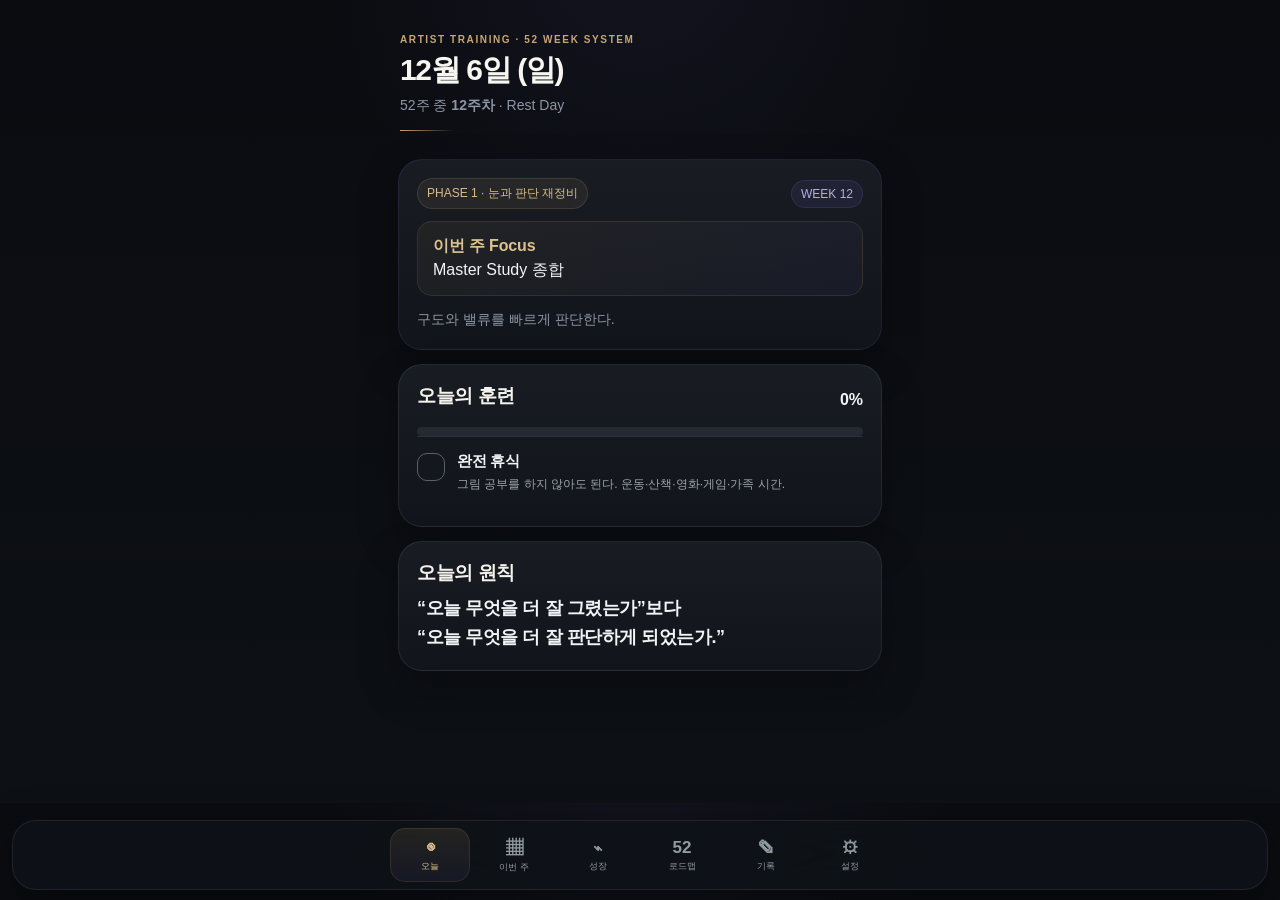
==== index.html @ a4db230a "Clean rebuild final Artist Training PWA" ====
<!doctype html>
<html lang="ko">
<head>
<meta charset="utf-8" />
<meta name="viewport" content="width=device-width,initial-scale=1,viewport-fit=cover,user-scalable=no" />
<meta name="theme-color" content="#0d0f12" />
<meta name="apple-mobile-web-app-capable" content="yes" />
<meta name="apple-mobile-web-app-status-bar-style" content="black-translucent" />
<meta name="apple-mobile-web-app-title" content="아티스트 훈련" />
<link rel="apple-touch-icon" sizes="180x180" href="./apple-touch-icon.png?v=20260908-final" />
<link rel="manifest" href="./manifest.webmanifest?v=20260908-final" />
<title>Artist Training · 52주 프로 아티스트 훈련</title>
<style>
:root{--bg:#0d0f12;--card:#171a1f;--card2:#20242b;--text:#f2f3f5;--muted:#9ba3ad;--accent:#d4a64a;--accent2:#7eb0ff;--ok:#70c58f;--danger:#e38181;--line:#2c323b}
*{box-sizing:border-box}body{margin:0;background:var(--bg);color:var(--text);font-family:-apple-system,BlinkMacSystemFont,"Apple SD Gothic Neo","Noto Sans KR",sans-serif;-webkit-tap-highlight-color:transparent}button,input,select{font:inherit}.app{max-width:760px;margin:0 auto;padding:calc(18px + env(safe-area-inset-top)) 16px calc(96px + env(safe-area-inset-bottom))}
.hero{padding:10px 2px 16px}.eyebrow{font-size:12px;color:var(--accent);font-weight:700;letter-spacing:.08em}.hero h1{font-size:28px;line-height:1.16;margin:7px 0 8px}.muted{color:var(--muted);font-size:14px;line-height:1.6}.row{display:flex;gap:10px;align-items:center}.between{justify-content:space-between}.card{background:var(--card);border:1px solid var(--line);border-radius:18px;padding:16px;margin:12px 0;box-shadow:0 8px 28px rgba(0,0,0,.15)}.card h2{font-size:18px;margin:0 0 8px}.card h3{font-size:15px;margin:0}.pill{display:inline-flex;align-items:center;padding:6px 9px;border-radius:999px;background:var(--card2);font-size:12px;color:#d9dee5}.pill.accent{background:rgba(212,166,74,.16);color:#f0cb79}.pill.blue{background:rgba(126,176,255,.15);color:#a9cbff}.progress{height:9px;background:#2a2f36;border-radius:99px;overflow:hidden;margin-top:10px}.progress>i{display:block;height:100%;background:linear-gradient(90deg,var(--accent),#f0cc83);width:0;border-radius:99px}.stats{display:grid;grid-template-columns:repeat(3,1fr);gap:8px;margin-top:12px}.stat{background:var(--card2);border-radius:14px;padding:12px}.stat b{display:block;font-size:18px}.stat span{font-size:11px;color:var(--muted)}
.task{display:flex;gap:12px;align-items:flex-start;padding:13px 0;border-top:1px solid var(--line)}.task:first-of-type{border-top:0}.check{width:26px;height:26px;border-radius:8px;border:1.5px solid #59616d;background:transparent;display:grid;place-items:center;color:#0d0f12;flex:0 0 auto;margin-top:1px}.task.done .check{background:var(--ok);border-color:var(--ok)}.task.done .check:after{content:"✓";font-weight:900}.task.done .task-title{text-decoration:line-through;color:#79818b}.task-title{font-weight:700;font-size:15px}.task-meta{font-size:12px;color:var(--muted);margin-top:4px;line-height:1.5}.section-note{font-size:12px;color:var(--muted);margin-top:6px}.focus{border-left:3px solid var(--accent);padding-left:12px;margin:12px 0}.focus b{display:block;margin-bottom:3px}.tabs{display:flex;position:fixed;bottom:0;left:0;right:0;z-index:10;background:rgba(13,15,18,.94);backdrop-filter:blur(18px);border-top:1px solid var(--line);padding:8px max(8px,env(safe-area-inset-right)) calc(8px + env(safe-area-inset-bottom)) max(8px,env(safe-area-inset-left));justify-content:center}.tabbar{width:min(760px,100%);display:grid;grid-template-columns:repeat(5,1fr);gap:4px}.tab{border:0;background:transparent;color:#929aa4;border-radius:12px;padding:8px 3px;font-size:10px}.tab b{display:block;font-size:17px;margin-bottom:2px}.tab.active{color:var(--accent);background:rgba(212,166,74,.08)}.view{display:none}.view.active{display:block}.week-grid{display:grid;grid-template-columns:repeat(4,1fr);gap:8px}.week-btn{border:1px solid var(--line);background:var(--card2);color:var(--text);padding:12px 5px;border-radius:12px;font-size:12px}.week-btn.current{border-color:var(--accent);color:#f0cb79}.week-btn.done{box-shadow:inset 0 -3px 0 var(--ok)}.phase{margin:14px 0 6px;padding:13px;border-radius:14px;background:var(--card2)}.phase b{font-size:14px}.phase p{margin:5px 0 0;font-size:12px;color:var(--muted);line-height:1.5}.dayline{padding:12px 0;border-top:1px solid var(--line)}.dayline:first-child{border-top:0}.dayline strong{font-size:14px}.dayline small{display:block;color:var(--muted);margin-top:3px}.review textarea{width:100%;min-height:82px;background:#101216;color:var(--text);border:1px solid var(--line);border-radius:12px;padding:11px;resize:vertical;margin:5px 0 10px}.settings label{display:block;font-size:13px;color:var(--muted);margin:13px 0 6px}.settings input,.settings select{width:100%;background:#111419;color:var(--text);border:1px solid var(--line);border-radius:12px;padding:12px}.btn{border:0;border-radius:12px;padding:11px 13px;background:var(--accent);color:#16130d;font-weight:800}.btn.ghost{background:var(--card2);color:var(--text);border:1px solid var(--line)}.quote{font-size:17px;line-height:1.55;font-weight:700}.tiny{font-size:11px;color:var(--muted)}
@media(max-width:390px){.hero h1{font-size:25px}.stats{grid-template-columns:1fr 1fr 1fr}.stat{padding:10px 8px}.week-grid{grid-template-columns:repeat(4,1fr)}}
.settings{min-width:0;overflow:hidden}
.settings input,.settings select{display:block;width:100%;max-width:100%;min-width:0;box-sizing:border-box}
.settings input[type="date"]{display:block;width:100%;inline-size:100%;max-width:100%;max-inline-size:100%;min-width:0;min-inline-size:0;box-sizing:border-box;overflow:hidden;-webkit-appearance:none;appearance:none;font-size:16px;padding-right:12px}
.settings input[type="date"]::-webkit-date-and-time-value{min-width:0;text-align:left}
.settings input[type="date"]::-webkit-calendar-picker-indicator{margin-left:auto}
</style>
<link rel="stylesheet" href="./progress-addon.css?v=20260908-final" />
</head>
<body>
<div class="app">
<section id="today" class="view active"></section>
<section id="week" class="view"></section>
<section id="roadmap" class="view"></section>
<section id="review" class="view"></section>
<section id="settings" class="view"></section>
</div>
<nav class="tabs"><div class="tabbar">
<button class="tab active" data-view="today"><b>◉</b>오늘</button>
<button class="tab" data-view="week"><b>▦</b>이번 주</button>
<button class="tab" data-view="roadmap"><b>52</b>로드맵</button>
<button class="tab" data-view="review"><b>✎</b>기록</button>
<button class="tab" data-view="settings"><b>⚙</b>설정</button>
</div></nav>
<script>
const STORAGE='proArtist52_v2';
const defaults={startDate:'2026-09-14', longFridayOnOdd:true, checks:{}, notes:{}, targetName:'Black Naraka / Key Art'};
let data=Object.assign({},defaults,JSON.parse(localStorage.getItem(STORAGE)||'{}'));
function save(){localStorage.setItem(STORAGE,JSON.stringify(data))}
const phases=[
 {from:1,to:13,title:'PHASE 1 · 눈과 판단 재정비',desc:'Composition · Value · Edge · Light. 잘 그리는 것보다 큰 덩어리와 시선 설계.',goal:'구도와 밸류를 빠르게 판단한다.'},
 {from:14,to:26,title:'PHASE 2 · 장면 설계',desc:'Story · Camera · Staging · Environment · Character interaction.',goal:'한 장 안에서 이야기와 카메라를 설계한다.'},
 {from:27,to:39,title:'PHASE 3 · 프로덕션 렌더',desc:'Lighting · Color · Material · Painterly Rendering · Detail hierarchy.',goal:'디자인을 유지하며 완성도를 올린다.'},
 {from:40,to:52,title:'PHASE 4 · Key Art / Portfolio 통합',desc:'썸네일 → 밸류 → 컬러 → 렌더 → 피드백 → 완성작. 포트폴리오 3–5장 목표.',goal:'세계적 수준을 겨냥한 완성작으로 통합한다.'}
];
const weeklyFocus=[
'3 Value Notan · 큰 명암 3단계','Focal Point · 대비 집중','실루엣 가독성','Hard / Soft Edge','Light 방향과 Form Shadow','Foreground / Midground / Background','Scale과 깊이','삼각형·S·대각 구도','Negative Space','카메라 높이 변화','Wide / Medium / Close Shot','Master Study 종합','PHASE 1 테스트 · 동일 주제 12 썸네일',
'Story Moment 선택','캐릭터 관계와 거리','Staging · 시선 방향','Low Angle / High Angle','Foreground Framing','환경으로 서사 전달','동작과 정지의 대비','빛으로 이야기 강조','인물+환경 비율','전경 오브젝트 연출','Atmospheric Perspective','시퀀스 3컷 설계','Boss Arena / Encounter · PHASE 2 테스트',
'Warm / Cool 구조','Local Color vs Light Color','Material 구분','Skin / Cloth / Metal','Fog / Smoke / Dust','Night Lighting','3-point Lighting 응용','디테일 위계','Brush Economy','Painterly Edge','Color Script 5안','Master Painting Study','PHASE 3 렌더 테스트',
'Key Art 01 썸네일','Key Art 01 밸류','Key Art 01 컬러·라이팅','Key Art 01 완성·리뷰','Key Art 02 썸네일','Key Art 02 밸류','Key Art 02 컬러·라이팅','Key Art 02 완성·리뷰','Key Art 03 썸네일','Key Art 03 밸류','Key Art 03 컬러·라이팅','Key Art 03 완성·리뷰','포트폴리오 선별·재수정'
];
const dayNames=['일','월','화','수','목','금','토'];
function parseDate(s){const [y,m,d]=s.split('-').map(Number);return new Date(y,m-1,d,12)}
function currentWeek(date=new Date()){const start=parseDate(data.startDate);const diff=Math.floor((new Date(date.getFullYear(),date.getMonth(),date.getDate(),12)-start)/86400000);return Math.max(1,Math.min(52,Math.floor(diff/7)+1))}
function phaseFor(w){return phases.find(p=>w>=p.from&&w<=p.to)||phases[3]}
function isLongFriday(w){return data.longFridayOnOdd ? w%2===1 : w%2===0}
function dayType(day,w){if(day===0)return 'rest';if(day===1||day===3)return 'long';if(day===2||day===4)return 'short';if(day===5)return isLongFriday(w)?'long':'short';if(day===6)return 'portfolio'}
function taskSet(type,w){const focus=weeklyFocus[w-1];const base={
 long:[['아침 맨몸운동 + 샤워/식사','40–60분 · 몸을 깨운 뒤 작업 시작'],['크로키 / Gesture','30분 · 동세와 큰 흐름, 완성 금지'],['Composition Thumbnail','30분 · 5분 × 6안, Story → Camera → Value'],[w<=13?'Value / Notan Study':'주차 핵심 Skill Study','30분 · '+focus],['작품 분석','30분 · Story / Composition / Value / Focal / Edge'],['Deep Work · 실제 작품','3시간 전후 · '+data.targetName+' · 연습이 아니라 작품 진행'],['10분 Art Review','KEEP / PROBLEM / NEXT 기록']],
 short:[['아침 맨몸운동 + 샤워/식사','40–60분'],['크로키 / Gesture','20–30분'],['Composition Thumbnail','30분 · 5분 × 6안'],['Master Study / Skill Study','45–60분 · '+focus],['짧은 이론 / 리뷰','15–20분 · 오늘 한 가지 판단 기준만 정리']],
 portfolio:[['Portfolio Deep Work','3시간 · '+data.targetName+' · 크로키/강의 없이 작품만'],['주간 Art Review','20–30분 · KEEP / PROBLEM / NEXT'],['다음 주 한 가지 목표 설정','10분 · 욕심내지 말고 가장 큰 약점 1개']],
 rest:[['완전 휴식','그림 공부를 하지 않아도 된다. 운동·산책·영화·게임·가족 시간.']]
 };return base[type]}
function checkKey(date,idx){return date.toISOString().slice(0,10)+'_'+idx}
function completionForDate(date){const w=currentWeek(date),tasks=taskSet(dayType(date.getDay(),w),w);let n=0;tasks.forEach((_,i)=>{if(data.checks[checkKey(date,i)])n++});return {n,total:tasks.length,pct:Math.round(n/tasks.length*100)}}
function weekDates(w){const s=parseDate(data.startDate);return Array.from({length:7},(_,i)=>new Date(s.getTime()+((w-1)*7+i)*86400000))}
function weekCompletion(w){let done=0,total=0;weekDates(w).forEach(d=>{const c=completionForDate(d);done+=c.n;total+=c.total});return Math.round(done/total*100)}
function overallCompletion(){let done=0,total=0;for(let w=1;w<=52;w++)weekDates(w).forEach(d=>{const c=completionForDate(d);done+=c.n;total+=c.total});return Math.round(done/total*100)}
function fmt(d){return `${d.getMonth()+1}월 ${d.getDate()}일 (${dayNames[d.getDay()]})`}
function renderToday(){const el=document.querySelector('#today'),now=new Date(),w=currentWeek(now),phase=phaseFor(w),type=dayType(now.getDay(),w),tasks=taskSet(type,w),comp=completionForDate(now);const typeName={long:'Long Training Day',short:'Short Skill Day',portfolio:'Portfolio Day',rest:'Rest Day'}[type];el.innerHTML=`<div class="hero"><div class="eyebrow">ARTIST TRAINING · 52 WEEK SYSTEM</div><h1>${fmt(now)}</h1><div class="muted">52주 중 <b>${w}주차</b> · ${typeName}</div></div><div class="card"><div class="row between"><span class="pill accent">${phase.title}</span><span class="pill blue">WEEK ${w}</span></div><div class="focus"><b>이번 주 Focus</b><span>${weeklyFocus[w-1]}</span></div><div class="muted">${phase.goal}</div></div><div class="card"><div class="row between"><h2>오늘의 훈련</h2><b>${comp.pct}%</b></div><div class="progress"><i style="width:${comp.pct}%"></i></div>${tasks.map((t,i)=>`<div class="task ${data.checks[checkKey(now,i)]?'done':''}" data-i="${i}"><button class="check" aria-label="완료 체크"></button><div><div class="task-title">${t[0]}</div><div class="task-meta">${t[1]}</div></div></div>`).join('')}</div><div class="card"><h2>오늘의 원칙</h2><div class="quote">“오늘 무엇을 더 잘 그렸는가”보다<br>“오늘 무엇을 더 잘 판단하게 되었는가.”</div></div>`;el.querySelectorAll('.task').forEach(x=>x.onclick=()=>{const k=checkKey(now,+x.dataset.i);data.checks[k]=!data.checks[k];save();renderAll()})}
function renderWeek(){const el=document.querySelector('#week'),w=currentWeek(),dates=weekDates(w);el.innerHTML=`<div class="hero"><div class="eyebrow">WEEKLY PLAN</div><h1>${w}주차 · ${weeklyFocus[w-1]}</h1><div class="muted">금요일은 ${isLongFriday(w)?'Long Training':'Short Skill'} 주간</div></div><div class="card"><div class="row between"><h2>이번 주 진행률</h2><b>${weekCompletion(w)}%</b></div><div class="progress"><i style="width:${weekCompletion(w)}%"></i></div>${dates.map(d=>{const t=dayType(d.getDay(),w),c=completionForDate(d);return `<div class="dayline"><div class="row between"><strong>${fmt(d)}</strong><span class="pill">${c.pct}%</span></div><small>${{long:'Long · 훈련 + Deep Work',short:'Short · Skill 중심',portfolio:'Portfolio · 작품만',rest:'Rest · 완전 휴식'}[t]}</small></div>`}).join('')}</div><div class="card"><h2>주차 과제</h2><div class="focus"><b>${weeklyFocus[w-1]}</b><span class="muted">${phaseFor(w).desc}</span></div></div>`}
function renderRoadmap(){const el=document.querySelector('#roadmap'),w=currentWeek();el.innerHTML=`<div class="hero"><div class="eyebrow">52 WEEK ROADMAP</div><h1>1년 성장 지도</h1><div class="muted">현재 ${w}주차 · 전체 체크 진행 ${overallCompletion()}%</div></div>${phases.map(p=>`<div class="phase"><b>${p.title}</b><p>${p.from}–${p.to}주 · ${p.desc}</p></div>`).join('')}<div class="card"><div class="week-grid">${Array.from({length:52},(_,i)=>i+1).map(n=>`<button class="week-btn ${n===w?'current':''} ${weekCompletion(n)>=80?'done':''}" data-w="${n}">${n}주<br><span class="tiny">${weekCompletion(n)}%</span></button>`).join('')}</div></div><div id="weekDetail"></div>`;el.querySelectorAll('.week-btn').forEach(b=>b.onclick=()=>renderWeekDetail(+b.dataset.w));renderWeekDetail(w)}
function renderWeekDetail(w){const p=phaseFor(w);document.querySelector('#weekDetail').innerHTML=`<div class="card"><div class="row between"><h2>${w}주차 상세</h2><span class="pill accent">${weeklyFocus[w-1]}</span></div><div class="muted">${p.goal}</div><div class="focus"><b>월·수${isLongFriday(w)?'·금':''}</b><span>크로키 → 구도 → Skill → 분석 → 실제 작품 Deep Work</span></div><div class="focus"><b>화·목${!isLongFriday(w)?'·금':''}</b><span>짧은 Skill Day. 크로키 → 구도 → Master/Skill Study → 리뷰</span></div><div class="focus"><b>토</b><span>Portfolio Deep Work 3시간 + 주간 리뷰</span></div><div class="focus"><b>일</b><span>완전 휴식</span></div></div>`}
function renderReview(){const el=document.querySelector('#review'),w=currentWeek();const n=data.notes[w]||{keep:'',problem:'',next:''};el.innerHTML=`<div class="hero"><div class="eyebrow">ART REVIEW</div><h1>${w}주차 기록</h1><div class="muted">반복되는 약점을 발견하는 것이 목적이다.</div></div><div class="card review"><h2>KEEP</h2><div class="muted">이번 주 계속 유지할 좋은 판단</div><textarea id="keep">${n.keep||''}</textarea><h2>PROBLEM</h2><div class="muted">가장 큰 문제 하나</div><textarea id="problem">${n.problem||''}</textarea><h2>NEXT</h2><div class="muted">다음 주 가장 먼저 고칠 것 하나</div><textarea id="next">${n.next||''}</textarea><button class="btn" id="saveReview">기록 저장</button></div>`;el.querySelector('#saveReview').onclick=()=>{data.notes[w]={keep:el.querySelector('#keep').value,problem:el.querySelector('#problem').value,next:el.querySelector('#next').value};save();alert('저장했어.')}}
function renderSettings(){const el=document.querySelector('#settings');el.innerHTML=`<div class="hero"><div class="eyebrow">SETTINGS</div><h1>훈련 설정</h1><div class="muted">시작일과 금요일 교대 패턴을 바꿀 수 있다.</div></div><div class="card settings"><label>52주 시작일</label><input id="startDate" type="date" value="${data.startDate}"><label>1주차 금요일</label><select id="friday"><option value="odd" ${data.longFridayOnOdd?'selected':''}>Long Training Day</option><option value="even" ${!data.longFridayOnOdd?'selected':''}>Short Skill Day</option></select><label>실제 작품 / 프로젝트 이름</label><input id="target" value="${data.targetName}"><div style="height:14px"></div><button class="btn" id="saveSet">설정 저장</button> <button class="btn ghost" id="backup">기록 백업</button></div><div class="card"><h2>근무 기준</h2><div class="muted">월·수 17:00–23:00 → Long Day<br>화·목 13:00–21:00 → Short Day<br>금요일 → 격주 자동 전환<br>토 → Portfolio Day<br>일 → Rest Day</div></div><div class="card"><h2>주의</h2><div class="muted">밤 11시 이후 추가 그림 공부를 넣지 않는다. 운동과 회복을 줄여 작업시간을 억지로 늘리지 않는다.</div></div>`;el.querySelector('#saveSet').onclick=()=>{data.startDate=el.querySelector('#startDate').value;data.longFridayOnOdd=el.querySelector('#friday').value==='odd';data.targetName=el.querySelector('#target').value.trim()||defaults.targetName;save();renderAll();alert('설정을 저장했어.')};el.querySelector('#backup').onclick=()=>{const blob=new Blob([JSON.stringify(data,null,2)],{type:'application/json'}),a=document.createElement('a');a.href=URL.createObjectURL(blob);a.download='artist-training-backup.json';a.click();setTimeout(()=>URL.revokeObjectURL(a.href),1000)}}
function renderAll(){renderToday();renderWeek();renderRoadmap();renderReview();renderSettings()}
document.querySelectorAll('.tab').forEach(t=>t.onclick=()=>{document.querySelectorAll('.tab').forEach(x=>x.classList.remove('active'));document.querySelectorAll('.view').forEach(x=>x.classList.remove('active'));t.classList.add('active');document.querySelector('#'+t.dataset.view).classList.add('active');window.scrollTo(0,0)});
if('serviceWorker' in navigator)window.addEventListener('load',()=>navigator.serviceWorker.register('./sw.js').catch(()=>{}));
renderAll();
</script>
<script src="./progress-addon.js?v=20260908-final"></script>
</body></html>
---- progress-addon.css ----
:root{--pg-violet:#8170dc;--pg-violet2:#6659b9;--pg-blue:#7f9bbd;--pg-pink:#b990b3;--pg-green:#7ea38b;--pg-gold:#c9a66b;--pg-gold-soft:#8b744f;--pg-bg:#0a0c10;--pg-card:#14171d;--pg-card2:#1b1f26;--pg-line:rgba(255,255,255,.075);--pg-muted:#8d96a4;--pg-text:#f5f4f0}
html,body{background:radial-gradient(circle at 50% -8%,rgba(129,112,220,.08),transparent 30%),linear-gradient(180deg,#0a0c10 0%,#0d1015 100%)!important}.app{max-width:520px!important;padding-left:18px!important;padding-right:18px!important;padding-bottom:calc(118px + env(safe-area-inset-bottom))!important}.hero{padding:16px 2px 14px!important;position:relative}.hero:after{content:"";display:block;width:54px;height:1px;margin-top:14px;background:linear-gradient(90deg,var(--pg-gold),transparent)}.eyebrow{font-size:10px!important;letter-spacing:.16em!important;color:var(--pg-gold)!important;font-weight:700!important}.hero h1{font-size:30px!important;letter-spacing:-.045em!important;margin:8px 0 6px!important;color:#f7f5ef!important}.muted{color:var(--pg-muted)!important}.card{background:linear-gradient(180deg,rgba(25,29,36,.97),rgba(18,21,27,.97))!important;border:1px solid var(--pg-line)!important;border-radius:24px!important;padding:18px!important;box-shadow:0 18px 42px rgba(0,0,0,.26)!important;margin:14px 0!important}.card h2{font-size:19px!important;letter-spacing:-.02em!important;color:#f4f2ec!important}.pill{border:1px solid rgba(255,255,255,.05)!important;backdrop-filter:blur(8px)}.pill.accent{background:rgba(201,166,107,.09)!important;color:#d8bd8a!important;border-color:rgba(201,166,107,.16)!important}.pill.blue{background:rgba(129,112,220,.10)!important;color:#b7addf!important;border-color:rgba(129,112,220,.16)!important}.progress{height:9px!important;background:#252a32!important}.progress>i{background:linear-gradient(90deg,var(--pg-gold),var(--pg-violet))!important}.task{padding:15px 0!important}.check{width:28px!important;height:28px!important;border-radius:10px!important}.task.done .check{background:var(--pg-gold)!important;border-color:var(--pg-gold)!important}.task-title{font-size:15px!important;letter-spacing:-.015em}.task-meta{font-size:12px!important;line-height:1.55!important}.focus{border-left:0!important;padding:14px 15px!important;border-radius:15px!important;background:linear-gradient(135deg,rgba(201,166,107,.065),rgba(129,112,220,.055))!important;border:1px solid rgba(201,166,107,.13)!important}.focus b{color:#ddc18f!important;letter-spacing:-.01em}.phase{border-radius:18px!important;background:var(--pg-card2)!important;border:1px solid var(--pg-line)!important}.phase b{color:#d7bd8e!important}.week-btn{border-radius:14px!important;padding:13px 5px!important;background:#1a1e25!important}.week-btn.current{background:linear-gradient(180deg,rgba(201,166,107,.12),rgba(129,112,220,.08))!important;border-color:rgba(201,166,107,.45)!important;color:#e2c796!important}.btn{border-radius:14px!important;background:linear-gradient(135deg,#b7935a,#8d7449)!important;color:#111!important;box-shadow:0 8px 20px rgba(201,166,107,.15)}.btn.ghost{background:#1d222b!important;color:#eee!important;box-shadow:none!important}.settings input,.settings select,.review textarea{border-radius:14px!important;background:#10141a!important;border-color:var(--pg-line)!important}.quote{font-size:18px!important;line-height:1.6!important;letter-spacing:-.025em}
.tabs{left:12px!important;right:12px!important;bottom:10px!important;border:1px solid rgba(255,255,255,.08)!important;border-radius:24px!important;background:rgba(15,18,23,.92)!important;backdrop-filter:blur(26px) saturate(135%)!important;box-shadow:0 18px 50px rgba(0,0,0,.44)!important;padding:7px 6px calc(7px + env(safe-area-inset-bottom))!important}.tabbar{grid-template-columns:repeat(6,1fr)!important;max-width:500px}.tab{font-size:9px!important;padding:8px 1px!important;border-radius:15px!important}.tab b{font-size:17px!important}.tab.active{background:linear-gradient(180deg,rgba(201,166,107,.12),rgba(129,112,220,.07))!important;color:#d8bd8a!important;box-shadow:inset 0 0 0 1px rgba(201,166,107,.13)}
.progress-hero{position:relative;overflow:hidden;background:linear-gradient(145deg,#1a1d24 0%,#13161c 68%,#0f1217 100%);border:1px solid rgba(255,255,255,.075);border-radius:26px;padding:20px;margin:6px 0 16px;box-shadow:0 18px 45px rgba(0,0,0,.30)}.progress-hero:before{content:"";position:absolute;width:220px;height:220px;border-radius:50%;right:-100px;top:-130px;background:radial-gradient(circle,rgba(129,112,220,.20),rgba(129,112,220,0) 72%);pointer-events:none}.progress-hero:after{content:"ARTIST TRAINING";position:absolute;right:18px;bottom:10px;font-size:8px;letter-spacing:.22em;color:rgba(201,166,107,.22);font-weight:700}.trend{display:flex;align-items:flex-end;gap:12px;position:relative;z-index:1}.trend-big{font-size:40px;font-weight:900;letter-spacing:-.055em;background:linear-gradient(135deg,#d9bc86 0%,#9f8bd9 100%);-webkit-background-clip:text;background-clip:text;color:transparent}.trend-copy{font-size:12px;color:#9da5b2;line-height:1.5}.spark{margin-left:auto;width:128px;height:58px;filter:drop-shadow(0 6px 14px rgba(129,112,220,.18))}.metric-grid{display:grid;grid-template-columns:repeat(3,1fr);gap:9px;margin-top:16px;position:relative;z-index:1}.metric{background:rgba(255,255,255,.035);border:1px solid rgba(255,255,255,.05);border-radius:17px;padding:13px 11px}.metric b{display:block;font-size:21px;letter-spacing:-.03em;color:#f4f1e9}.metric span{font-size:10px;color:#8993a3}
.pg-chart{height:230px;margin-top:10px;position:relative;border-radius:18px;background:linear-gradient(to bottom,transparent 24%,rgba(255,255,255,.04) 25%,transparent 26%,transparent 49%,rgba(255,255,255,.04) 50%,transparent 51%,transparent 74%,rgba(255,255,255,.04) 75%,transparent 76%)}.pg-bars{position:absolute;inset:14px 6px 24px;display:grid;grid-template-columns:repeat(7,1fr);gap:10px;align-items:end}.pg-col{height:100%;display:flex;flex-direction:column;align-items:center;justify-content:flex-end;gap:8px}.pg-track{height:164px;width:100%;max-width:30px;display:flex;align-items:flex-end;border-radius:11px;background:#242932;overflow:hidden;box-shadow:inset 0 0 0 1px rgba(255,255,255,.022)}.pg-fill{width:100%;min-height:3px;background:linear-gradient(180deg,#c9a66b 0%,#8d79c8 62%,#6f61b0 100%);border-radius:11px 11px 6px 6px;box-shadow:0 0 16px rgba(129,112,220,.18)}.pg-label{font-size:11px;color:#929aaa}.pg-value{font-size:9px;color:#d4d5da;min-height:12px}
.pg-rings{display:grid;grid-template-columns:repeat(2,1fr);gap:11px}.pg-ring-item{background:linear-gradient(145deg,#1e232b,#191d24);border:1px solid rgba(255,255,255,.05);border-radius:18px;padding:14px;display:flex;align-items:center;gap:12px}.pg-ring-item:nth-child(4){background:linear-gradient(145deg,rgba(201,166,107,.10),rgba(27,31,38,.98));border-color:rgba(201,166,107,.26);box-shadow:inset 0 0 24px rgba(201,166,107,.035)}.pg-ring-item:nth-child(4) .pg-ring-copy strong{color:#e2c690}.pg-ring-item:nth-child(4) .pg-ring{--ring:var(--pg-gold)!important}.pg-ring{--p:0;--ring:var(--pg-violet);width:62px;height:62px;border-radius:50%;background:conic-gradient(var(--ring) calc(var(--p)*1%),#313741 0);display:grid;place-items:center;position:relative;flex:0 0 auto;box-shadow:0 8px 20px rgba(0,0,0,.18)}.pg-ring:before{content:"";position:absolute;width:46px;height:46px;border-radius:50%;background:#1d2229;box-shadow:inset 0 0 0 1px rgba(255,255,255,.035)}.pg-ring b{position:relative;font-size:12px}.pg-ring-copy strong{display:block;font-size:13px;letter-spacing:-.01em}.pg-ring-copy span{font-size:10px;color:#8f98a8}.pg-note{padding:13px 14px;border-radius:16px;background:linear-gradient(135deg,rgba(201,166,107,.07),rgba(129,112,220,.05));border:1px solid rgba(201,166,107,.14);font-size:12px;color:#cfc6b5;line-height:1.6}
#today .card:nth-of-type(1){position:relative;overflow:hidden;border-color:rgba(201,166,107,.16)!important}#today .card:nth-of-type(1):after{content:"WEEK · PHASE · FOCUS";position:absolute;right:15px;top:12px;font-size:7px;letter-spacing:.18em;color:rgba(201,166,107,.28)}#today .card:nth-of-type(2){border-color:rgba(129,112,220,.12)!important}
@media(max-width:390px){.app{padding-left:14px!important;padding-right:14px!important}.hero h1{font-size:27px!important}.card{padding:16px!important;border-radius:21px!important}.metric{padding:11px 8px}.metric b{font-size:18px}.pg-ring-item{padding:10px;gap:8px}.pg-ring{width:54px;height:54px}.pg-ring:before{width:40px;height:40px}.tab{font-size:8px!important}.tabs{left:8px!important;right:8px!important}.pg-bars{gap:7px}.pg-track{max-width:26px}.trend-big{font-size:36px}.spark{width:110px}.week-grid{grid-template-columns:repeat(4,1fr)!important}}
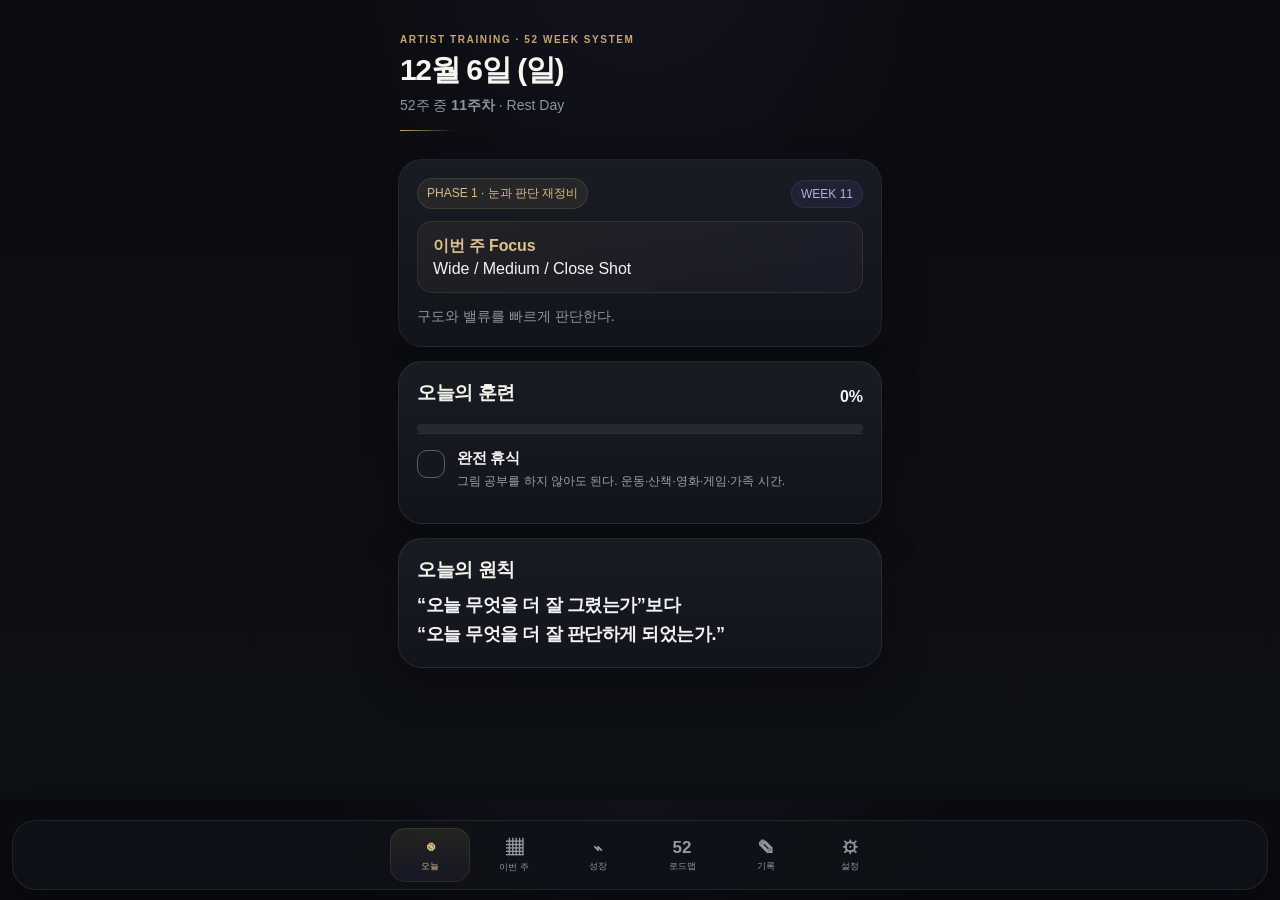
==== commit b747acc7: "Reset 52-week program start date to 2026-09-23" ====
--- a/index.html
+++ b/index.html
@@ -7,7 +7,7 @@
 <meta name="apple-mobile-web-app-capable" content="yes" />
 <meta name="apple-mobile-web-app-status-bar-style" content="black-translucent" />
 <meta name="apple-mobile-web-app-title" content="아티스트 훈련" />
-<link rel="apple-touch-icon" sizes="180x180" href="./apple-touch-icon.png?v=20260908-final" />
+<link rel="apple-touch-icon" sizes="180x180" href="./apple-touch-icon.png?v=20260909-tight-final" />
 <link rel="manifest" href="./manifest.webmanifest?v=20260908-final" />
 <title>Artist Training · 52주 프로 아티스트 훈련</title>
 <style>
@@ -41,9 +41,11 @@
 </div></nav>
 <script>
 const STORAGE='proArtist52_v2';
-const defaults={startDate:'2026-09-14', longFridayOnOdd:true, checks:{}, notes:{}, targetName:'Black Naraka / Key Art'};
+const defaults={startDate:'2026-09-23', longFridayOnOdd:true, checks:{}, notes:{}, targetName:'Black Naraka / Key Art'};
 let data=Object.assign({},defaults,JSON.parse(localStorage.getItem(STORAGE)||'{}'));
 function save(){localStorage.setItem(STORAGE,JSON.stringify(data))}
+const START_RESET_KEY='art-training-start-reset-20260923';
+if(localStorage.getItem(START_RESET_KEY)!=='done'){data.startDate='2026-09-23';save();localStorage.setItem(START_RESET_KEY,'done')}
 const phases=[
  {from:1,to:13,title:'PHASE 1 · 눈과 판단 재정비',desc:'Composition · Value · Edge · Light. 잘 그리는 것보다 큰 덩어리와 시선 설계.',goal:'구도와 밸류를 빠르게 판단한다.'},
  {from:14,to:26,title:'PHASE 2 · 장면 설계',desc:'Story · Camera · Staging · Environment · Character interaction.',goal:'한 장 안에서 이야기와 카메라를 설계한다.'},
@@ -63,9 +65,9 @@
 function isLongFriday(w){return data.longFridayOnOdd ? w%2===1 : w%2===0}
 function dayType(day,w){if(day===0)return 'rest';if(day===1||day===3)return 'long';if(day===2||day===4)return 'short';if(day===5)return isLongFriday(w)?'long':'short';if(day===6)return 'portfolio'}
 function taskSet(type,w){const focus=weeklyFocus[w-1];const base={
- long:[['아침 맨몸운동 + 샤워/식사','40–60분 · 몸을 깨운 뒤 작업 시작'],['크로키 / Gesture','30분 · 동세와 큰 흐름, 완성 금지'],['Composition Thumbnail','30분 · 5분 × 6안, Story → Camera → Value'],[w<=13?'Value / Notan Study':'주차 핵심 Skill Study','30분 · '+focus],['작품 분석','30분 · Story / Composition / Value / Focal / Edge'],['Deep Work · 실제 작품','3시간 전후 · '+data.targetName+' · 연습이 아니라 작품 진행'],['10분 Art Review','KEEP / PROBLEM / NEXT 기록']],
- short:[['아침 맨몸운동 + 샤워/식사','40–60분'],['크로키 / Gesture','20–30분'],['Composition Thumbnail','30분 · 5분 × 6안'],['Master Study / Skill Study','45–60분 · '+focus],['짧은 이론 / 리뷰','15–20분 · 오늘 한 가지 판단 기준만 정리']],
- portfolio:[['Portfolio Deep Work','3시간 · '+data.targetName+' · 크로키/강의 없이 작품만'],['주간 Art Review','20–30분 · KEEP / PROBLEM / NEXT'],['다음 주 한 가지 목표 설정','10분 · 욕심내지 말고 가장 큰 약점 1개']],
+ long:[['운동 + 샤워/식사','40–60분 · 몸을 깨운 뒤 작업 시작'],['크로키 / Gesture','30분 · 동세와 큰 흐름, 완성 금지'],['Composition Thumbnail','30분 · 5분 × 6안, Story → Camera → Value'],[w<=13?'Value / Notan Study':'주차 핵심 Skill Study','30분 · '+focus],['작품 분석','30분 · Story / Composition / Value / Focal / Edge'],['Deep Work · 실제 작품','3시간 전후 · '+data.targetName+' · 연습이 아니라 작품 진행'],['10분 Art Review','KEEP / PROBLEM / NEXT 기록']],
+ short:[['운동 + 샤워/식사','40–60분'],['크로키 / Gesture','20–30분'],['Composition Thumbnail','30분 · 5분 × 6안'],['Master Study / Skill Study','45–60분 · '+focus],['짧은 이론 / 리뷰','15–20분 · 오늘 한 가지 판단 기준만 정리']],
+ portfolio:[['운동 + 샤워/식사','40–60분 · 몸을 깨운 뒤 작업 시작'],['Portfolio Deep Work','3시간 · '+data.targetName+' · 크로키/강의 없이 작품만'],['주간 Art Review','20–30분 · KEEP / PROBLEM / NEXT'],['다음 주 한 가지 목표 설정','10분 · 욕심내지 말고 가장 큰 약점 1개']],
  rest:[['완전 휴식','그림 공부를 하지 않아도 된다. 운동·산책·영화·게임·가족 시간.']]
  };return base[type]}
 function checkKey(date,idx){return date.toISOString().slice(0,10)+'_'+idx}
@@ -79,7 +81,43 @@
 function renderRoadmap(){const el=document.querySelector('#roadmap'),w=currentWeek();el.innerHTML=`<div class="hero"><div class="eyebrow">52 WEEK ROADMAP</div><h1>1년 성장 지도</h1><div class="muted">현재 ${w}주차 · 전체 체크 진행 ${overallCompletion()}%</div></div>${phases.map(p=>`<div class="phase"><b>${p.title}</b><p>${p.from}–${p.to}주 · ${p.desc}</p></div>`).join('')}<div class="card"><div class="week-grid">${Array.from({length:52},(_,i)=>i+1).map(n=>`<button class="week-btn ${n===w?'current':''} ${weekCompletion(n)>=80?'done':''}" data-w="${n}">${n}주<br><span class="tiny">${weekCompletion(n)}%</span></button>`).join('')}</div></div><div id="weekDetail"></div>`;el.querySelectorAll('.week-btn').forEach(b=>b.onclick=()=>renderWeekDetail(+b.dataset.w));renderWeekDetail(w)}
 function renderWeekDetail(w){const p=phaseFor(w);document.querySelector('#weekDetail').innerHTML=`<div class="card"><div class="row between"><h2>${w}주차 상세</h2><span class="pill accent">${weeklyFocus[w-1]}</span></div><div class="muted">${p.goal}</div><div class="focus"><b>월·수${isLongFriday(w)?'·금':''}</b><span>크로키 → 구도 → Skill → 분석 → 실제 작품 Deep Work</span></div><div class="focus"><b>화·목${!isLongFriday(w)?'·금':''}</b><span>짧은 Skill Day. 크로키 → 구도 → Master/Skill Study → 리뷰</span></div><div class="focus"><b>토</b><span>Portfolio Deep Work 3시간 + 주간 리뷰</span></div><div class="focus"><b>일</b><span>완전 휴식</span></div></div>`}
 function renderReview(){const el=document.querySelector('#review'),w=currentWeek();const n=data.notes[w]||{keep:'',problem:'',next:''};el.innerHTML=`<div class="hero"><div class="eyebrow">ART REVIEW</div><h1>${w}주차 기록</h1><div class="muted">반복되는 약점을 발견하는 것이 목적이다.</div></div><div class="card review"><h2>KEEP</h2><div class="muted">이번 주 계속 유지할 좋은 판단</div><textarea id="keep">${n.keep||''}</textarea><h2>PROBLEM</h2><div class="muted">가장 큰 문제 하나</div><textarea id="problem">${n.problem||''}</textarea><h2>NEXT</h2><div class="muted">다음 주 가장 먼저 고칠 것 하나</div><textarea id="next">${n.next||''}</textarea><button class="btn" id="saveReview">기록 저장</button></div>`;el.querySelector('#saveReview').onclick=()=>{data.notes[w]={keep:el.querySelector('#keep').value,problem:el.querySelector('#problem').value,next:el.querySelector('#next').value};save();alert('저장했어.')}}
-function renderSettings(){const el=document.querySelector('#settings');el.innerHTML=`<div class="hero"><div class="eyebrow">SETTINGS</div><h1>훈련 설정</h1><div class="muted">시작일과 금요일 교대 패턴을 바꿀 수 있다.</div></div><div class="card settings"><label>52주 시작일</label><input id="startDate" type="date" value="${data.startDate}"><label>1주차 금요일</label><select id="friday"><option value="odd" ${data.longFridayOnOdd?'selected':''}>Long Training Day</option><option value="even" ${!data.longFridayOnOdd?'selected':''}>Short Skill Day</option></select><label>실제 작품 / 프로젝트 이름</label><input id="target" value="${data.targetName}"><div style="height:14px"></div><button class="btn" id="saveSet">설정 저장</button> <button class="btn ghost" id="backup">기록 백업</button></div><div class="card"><h2>근무 기준</h2><div class="muted">월·수 17:00–23:00 → Long Day<br>화·목 13:00–21:00 → Short Day<br>금요일 → 격주 자동 전환<br>토 → Portfolio Day<br>일 → Rest Day</div></div><div class="card"><h2>주의</h2><div class="muted">밤 11시 이후 추가 그림 공부를 넣지 않는다. 운동과 회복을 줄여 작업시간을 억지로 늘리지 않는다.</div></div>`;el.querySelector('#saveSet').onclick=()=>{data.startDate=el.querySelector('#startDate').value;data.longFridayOnOdd=el.querySelector('#friday').value==='odd';data.targetName=el.querySelector('#target').value.trim()||defaults.targetName;save();renderAll();alert('설정을 저장했어.')};el.querySelector('#backup').onclick=()=>{const blob=new Blob([JSON.stringify(data,null,2)],{type:'application/json'}),a=document.createElement('a');a.href=URL.createObjectURL(blob);a.download='artist-training-backup.json';a.click();setTimeout(()=>URL.revokeObjectURL(a.href),1000)}}
+function isArtTrainingKey(key){return key===STORAGE||key.startsWith('proArtist52_')||key.startsWith('art-training')||key.startsWith('artist-training')}
+function backupFileName(){const d=new Date(),p=n=>String(n).padStart(2,'0');return `art-training-backup-${d.getFullYear()}-${p(d.getMonth()+1)}-${p(d.getDate())}.json`}
+async function saveBackup(){
+ const keys={};
+ for(let i=0;i<localStorage.length;i++){const k=localStorage.key(i);if(k&&isArtTrainingKey(k))keys[k]=localStorage.getItem(k)}
+ if(!(STORAGE in keys))keys[STORAGE]=localStorage.getItem(STORAGE)||JSON.stringify(data);
+ const payload={app:'art-training',version:1,createdAt:new Date().toISOString(),keys};
+ const blob=new Blob([JSON.stringify(payload,null,2)],{type:'application/json'});
+ const file=new File([blob],backupFileName(),{type:'application/json'});
+ try{
+  if(navigator.share&&navigator.canShare&&navigator.canShare({files:[file]})){await navigator.share({files:[file],title:'Artist Training 기록 백업'});return}
+ }catch(err){if(err&&err.name==='AbortError')return}
+ const a=document.createElement('a');const url=URL.createObjectURL(blob);a.href=url;a.download=file.name;document.body.appendChild(a);a.click();a.remove();setTimeout(()=>URL.revokeObjectURL(url),1500);
+}
+async function restoreBackupFile(file){
+ if(!file)return;
+ let payload;
+ try{payload=JSON.parse(await file.text())}catch(e){alert('올바른 JSON 백업 파일이 아니야.');return}
+ if(!payload||payload.app!=='art-training'){alert('이 파일은 Artist Training 앱의 백업 파일이 아니야.');return}
+ if(payload.version!==1||!payload.keys||typeof payload.keys!=='object'){alert('지원하지 않는 백업 형식이야.');return}
+ const validEntries=Object.entries(payload.keys).filter(([k,v])=>isArtTrainingKey(k)&&typeof v==='string');
+ if(!validEntries.some(([k])=>k===STORAGE)){alert('현재 Artist Training 기록이 포함되지 않은 백업 파일이야.');return}
+ const when=payload.createdAt?new Date(payload.createdAt).toLocaleString():'날짜 정보 없음';
+ if(!confirm(`백업 기록을 불러올까?\n\n백업 생성: ${when}\n현재 같은 항목의 기록은 백업 내용으로 덮어써져.`))return;
+ try{
+  validEntries.forEach(([k,v])=>localStorage.setItem(k,v));
+  alert('백업 기록을 복원했어. 앱을 다시 불러올게.');
+  location.reload();
+ }catch(e){alert('복원 중 오류가 발생했어. 저장 공간을 확인해줘.')}
+}
+function renderSettings(){const el=document.querySelector('#settings');el.innerHTML=`<div class="hero"><div class="eyebrow">SETTINGS</div><h1>훈련 설정</h1><div class="muted">시작일과 금요일 교대 패턴을 바꿀 수 있다.</div></div><div class="card settings"><label>52주 시작일</label><input id="startDate" type="date" value="${data.startDate}"><label>1주차 금요일</label><select id="friday"><option value="odd" ${data.longFridayOnOdd?'selected':''}>Long Training Day</option><option value="even" ${!data.longFridayOnOdd?'selected':''}>Short Skill Day</option></select><label>실제 작품 / 프로젝트 이름</label><input id="target" value="${data.targetName}"><div style="height:14px"></div><button class="btn" id="saveSet">설정 저장</button></div><div class="card"><h2>기록 백업 및 복원</h2><div class="muted">학습 기록을 JSON 파일로 저장해 두면 앱을 다시 설치하거나 수정한 뒤에도 복원할 수 있다. iPhone에서는 백업 저장 후 공유 화면에서 Google Drive 또는 파일 앱을 선택할 수 있다.</div><div style="height:14px"></div><button class="btn" id="backupSave">백업 저장</button> <button class="btn ghost" id="backupLoad">백업 불러오기</button><input id="backupFile" type="file" accept=".json,application/json" style="display:none"></div><div class="card"><h2>근무 기준</h2><div class="muted">월·수 17:00–23:00 → Long Day<br>화·목 13:00–21:00 → Short Day<br>금요일 → 격주 자동 전환<br>토 → Portfolio Day<br>일 → Rest Day</div></div><div class="card"><h2>주의</h2><div class="muted">밤 11시 이후 추가 그림 공부를 넣지 않는다. 운동과 회복을 줄여 작업시간을 억지로 늘리지 않는다.</div></div>`;
+ el.querySelector('#saveSet').onclick=()=>{data.startDate=el.querySelector('#startDate').value;data.longFridayOnOdd=el.querySelector('#friday').value==='odd';data.targetName=el.querySelector('#target').value.trim()||defaults.targetName;save();renderAll();alert('설정을 저장했어.')};
+ el.querySelector('#backupSave').onclick=()=>saveBackup();
+ const input=el.querySelector('#backupFile');
+ el.querySelector('#backupLoad').onclick=()=>{input.value='';input.click()};
+ input.onchange=()=>restoreBackupFile(input.files&&input.files[0]);
+}
 function renderAll(){renderToday();renderWeek();renderRoadmap();renderReview();renderSettings()}
 document.querySelectorAll('.tab').forEach(t=>t.onclick=()=>{document.querySelectorAll('.tab').forEach(x=>x.classList.remove('active'));document.querySelectorAll('.view').forEach(x=>x.classList.remove('active'));t.classList.add('active');document.querySelector('#'+t.dataset.view).classList.add('active');window.scrollTo(0,0)});
 if('serviceWorker' in navigator)window.addEventListener('load',()=>navigator.serviceWorker.register('./sw.js').catch(()=>{}));
